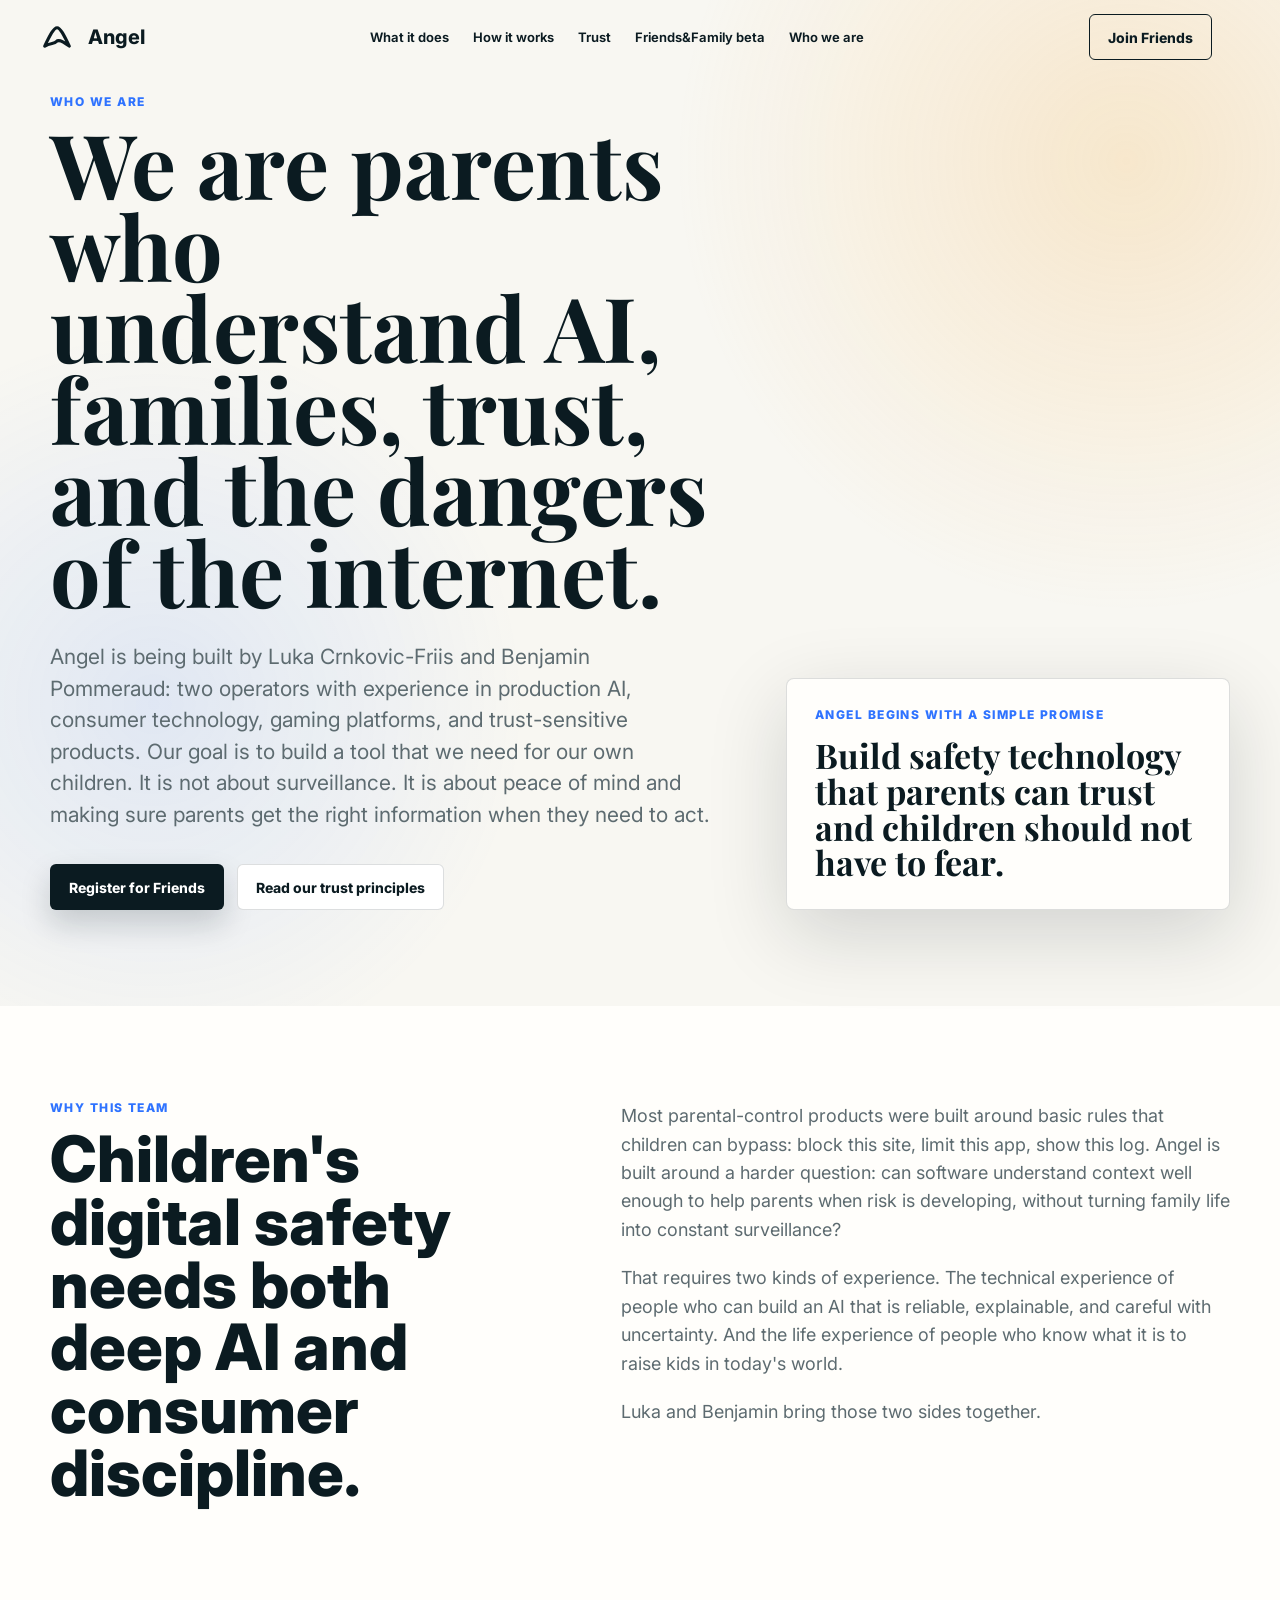
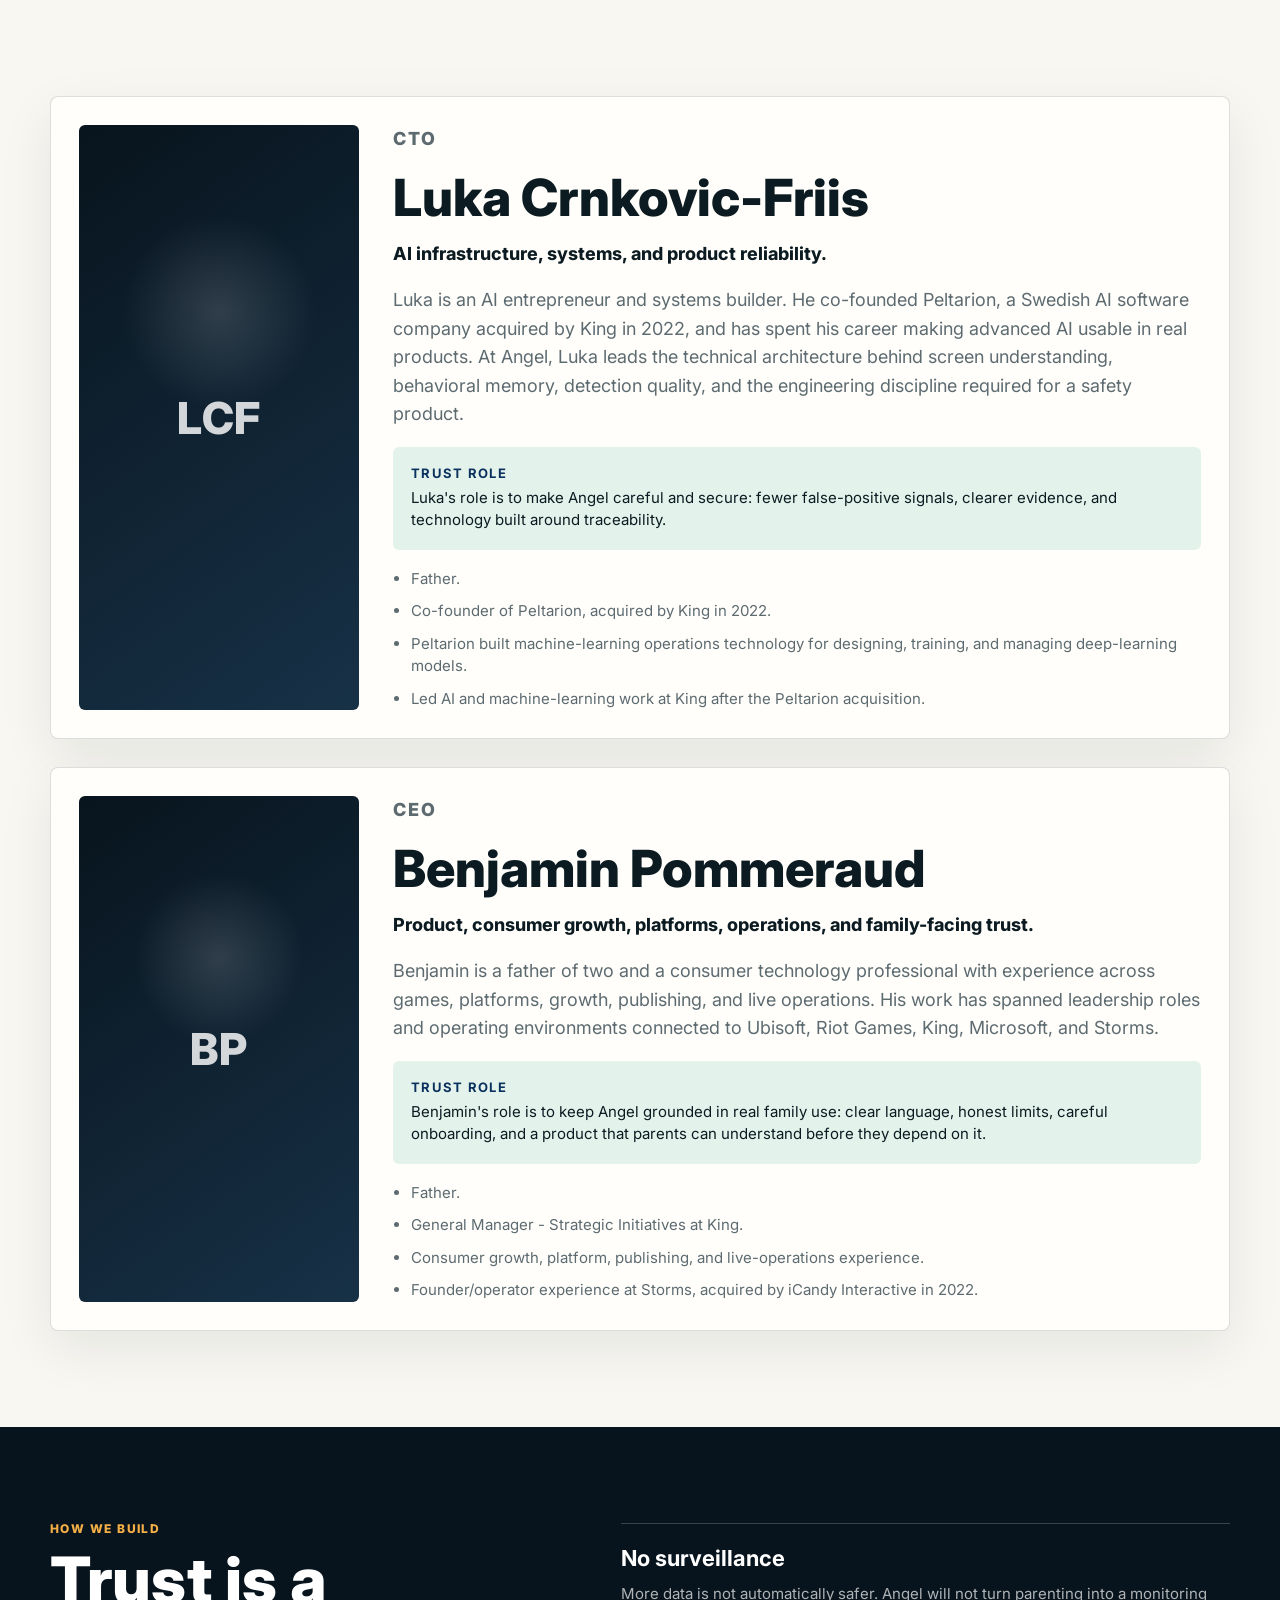
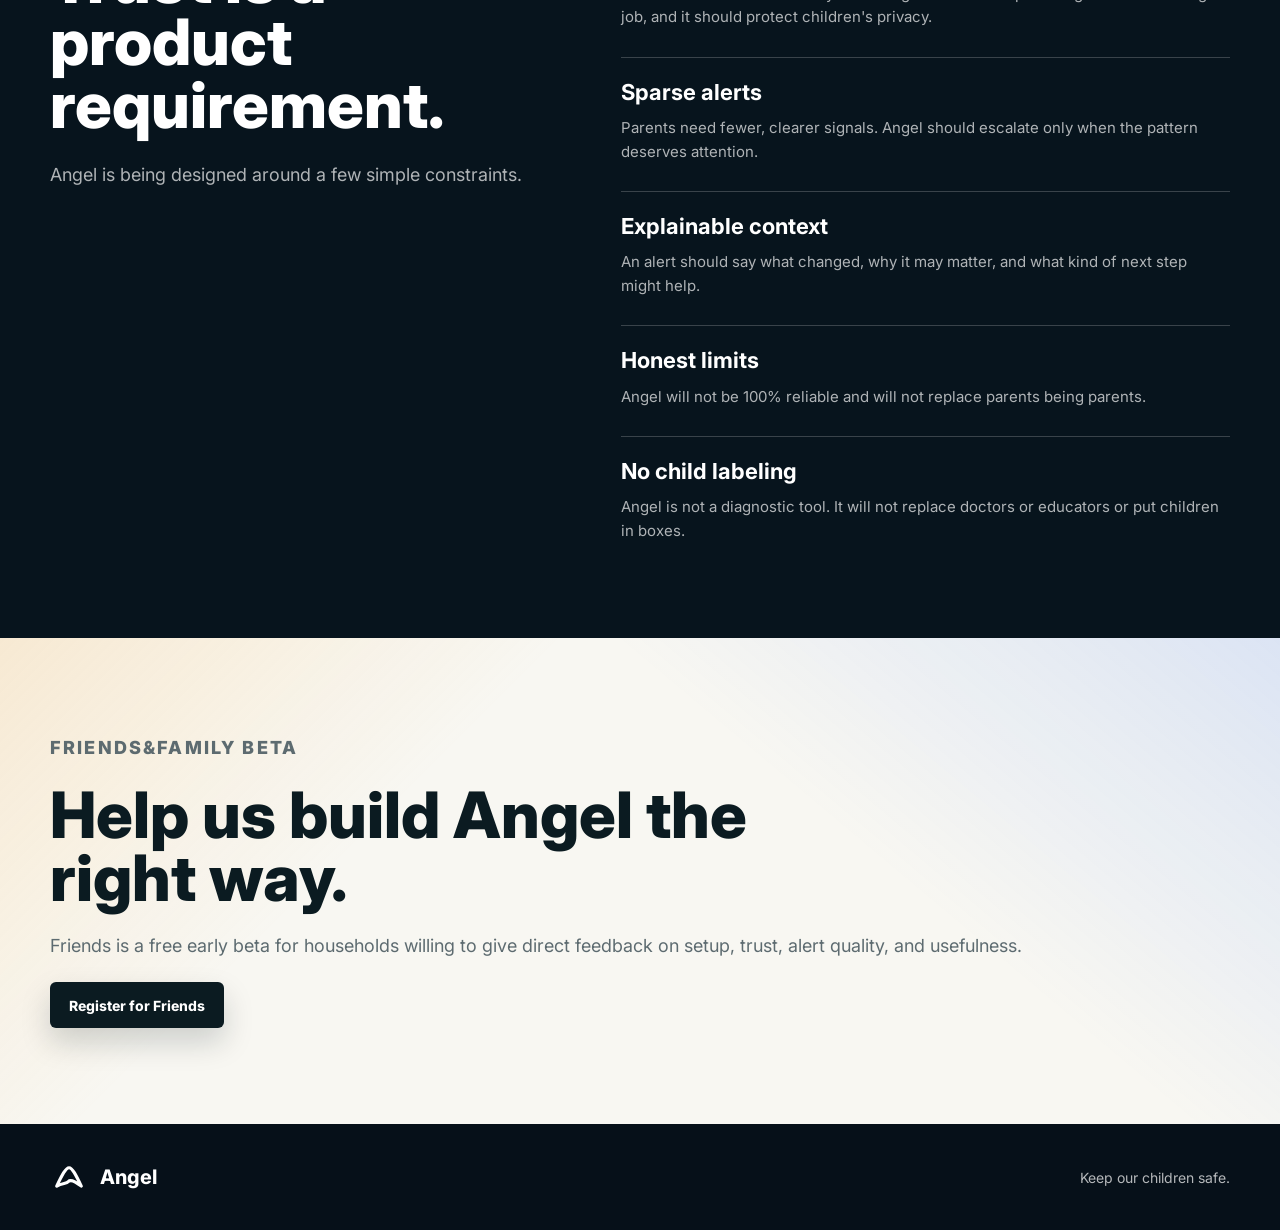
==== founders.html @ 1dec0d1b "Update Angel Friends beta website" ====
<!doctype html>
<html lang="en">
<head>
  <meta charset="utf-8">
  <meta name="viewport" content="width=device-width, initial-scale=1">
  <title>Founders | Angel</title>
  <meta name="description" content="Meet the founders building Angel, an AI guardian for kids' digital life: Luka Crnkovic-Friis and Benjamin Pommeraud.">
  <link rel="preconnect" href="https://fonts.googleapis.com">
  <link rel="preconnect" href="https://fonts.gstatic.com" crossorigin>
  <link href="https://fonts.googleapis.com/css2?family=Inter:wght@400;500;600;700;800&family=Playfair+Display:wght@600;700&display=swap" rel="stylesheet">
  <link rel="stylesheet" href="styles.css">
</head>
<body class="subpage">
  <header class="site-header is-scrolled" data-header>
    <a class="brand" href="index.html#top" aria-label="Angel home">
      <span class="brand-mark" aria-hidden="true">
        <svg viewBox="0 0 48 48" role="img">
          <path d="M8.5 35.5C15.4 20.9 20 12.3 24.1 12.3c4.1 0 8.4 8.6 15.4 23.2-8.5-6.5-13.9-8.4-16.2-5.7-2.7 3.2-7.8 1.3-14.8 5.7Z" />
        </svg>
      </span>
      <span>Angel</span>
    </a>
    <nav class="nav-links" aria-label="Main navigation">
      <a href="index.html#what">What it does</a>
      <a href="index.html#how">How it works</a>
      <a href="index.html#trust">Trust</a>
      <a href="index.html#friends">Friends&Family beta</a>
      <a href="founders.html" aria-current="page">Who we are</a>
    </nav>
    <a class="header-action" href="index.html#register">Join Friends</a>
    <button class="menu-button" type="button" data-menu-button aria-label="Open navigation">
      <span></span>
      <span></span>
    </button>
  </header>

  <nav class="mobile-menu" data-mobile-menu aria-label="Mobile navigation">
    <a href="index.html#what">What it does</a>
    <a href="index.html#how">How it works</a>
    <a href="index.html#trust">Trust</a>
    <a href="index.html#friends">Friends&Family beta</a>
    <a href="founders.html">Who we are</a>
    <a href="index.html#register">Join Friends</a>
  </nav>

  <main>
    <section class="founders-hero" aria-labelledby="founders-title">
      <div class="section-wrap founders-hero-grid">
        <div>
          <p class="section-label">Who we are</p>
          <h1 id="founders-title">We are parents who understand AI, families, trust, and the dangers of the internet.</h1>
          <p class="founders-lead">Angel is being built by Luka Crnkovic-Friis and Benjamin Pommeraud: two operators with experience in production AI, consumer technology, gaming platforms, and trust-sensitive products. Our goal is to build a tool that we need for our own children. It is not about surveillance. It is about peace of mind and making sure parents get the right information when they need to act.</p>
          <div class="hero-actions founders-actions">
            <a class="primary-button" href="index.html#register">Register for Friends</a>
            <a class="secondary-button light" href="index.html#trust">Read our trust principles</a>
          </div>
        </div>
        <div class="founder-promise">
          <span>Angel begins with a simple promise</span>
          <strong>Build safety technology that parents can trust and children should not have to fear.</strong>
        </div>
      </div>
    </section>

    <section class="why-team-section" aria-labelledby="why-team-title">
      <div class="section-wrap split">
        <div>
          <p class="section-label">Why this team</p>
          <h2 id="why-team-title">Children's digital safety needs both deep AI and consumer discipline.</h2>
        </div>
        <div class="long-copy">
          <p>Most parental-control products were built around basic rules that children can bypass: block this site, limit this app, show this log. Angel is built around a harder question: can software understand context well enough to help parents when risk is developing, without turning family life into constant surveillance?</p>
          <p>That requires two kinds of experience. The technical experience of people who can build an AI that is reliable, explainable, and careful with uncertainty. And the life experience of people who know what it is to raise kids in today's world.</p>
          <p>Luka and Benjamin bring those two sides together.</p>
        </div>
      </div>
    </section>

    <section class="founder-cards-section" aria-label="Founder profiles">
      <div class="section-wrap founder-cards">
        <article class="founder-card">
          <div class="portrait-placeholder">LCF</div>
          <div class="founder-card-body">
            <p class="section-label">CTO</p>
            <h2>Luka Crnkovic-Friis</h2>
            <p class="role-line">AI infrastructure, systems, and product reliability.</p>
            <p>Luka is an AI entrepreneur and systems builder. He co-founded Peltarion, a Swedish AI software company acquired by King in 2022, and has spent his career making advanced AI usable in real products. At Angel, Luka leads the technical architecture behind screen understanding, behavioral memory, detection quality, and the engineering discipline required for a safety product.</p>
            <div class="trust-angle">
              <strong>Trust role</strong>
              <span>Luka's role is to make Angel careful and secure: fewer false-positive signals, clearer evidence, and technology built around traceability.</span>
            </div>
            <ul class="proof-list">
              <li>Father.</li>
              <li>Co-founder of Peltarion, acquired by King in 2022.</li>
              <li>Peltarion built machine-learning operations technology for designing, training, and managing deep-learning models.</li>
              <li>Led AI and machine-learning work at King after the Peltarion acquisition.</li>
            </ul>
          </div>
        </article>

        <article class="founder-card">
          <div class="portrait-placeholder">BP</div>
          <div class="founder-card-body">
            <p class="section-label">CEO</p>
            <h2>Benjamin Pommeraud</h2>
            <p class="role-line">Product, consumer growth, platforms, operations, and family-facing trust.</p>
            <p>Benjamin is a father of two and a consumer technology professional with experience across games, platforms, growth, publishing, and live operations. His work has spanned leadership roles and operating environments connected to Ubisoft, Riot Games, King, Microsoft, and Storms.</p>
            <div class="trust-angle">
              <strong>Trust role</strong>
              <span>Benjamin's role is to keep Angel grounded in real family use: clear language, honest limits, careful onboarding, and a product that parents can understand before they depend on it.</span>
            </div>
            <ul class="proof-list">
              <li>Father.</li>
              <li>General Manager - Strategic Initiatives at King.</li>
              <li>Consumer growth, platform, publishing, and live-operations experience.</li>
              <li>Founder/operator experience at Storms, acquired by iCandy Interactive in 2022.</li>
            </ul>
          </div>
        </article>
      </div>
    </section>

    <section class="trust-section founder-trust" aria-labelledby="build-title">
      <div class="section-wrap trust-layout">
        <div>
          <p class="section-label">How we build</p>
          <h2 id="build-title">Trust is a product requirement.</h2>
          <p class="dark-lead">Angel is being designed around a few simple constraints.</p>
        </div>
        <div class="trust-list">
          <article>
            <h3>No surveillance</h3>
            <p>More data is not automatically safer. Angel will not turn parenting into a monitoring job, and it should protect children's privacy.</p>
          </article>
          <article>
            <h3>Sparse alerts</h3>
            <p>Parents need fewer, clearer signals. Angel should escalate only when the pattern deserves attention.</p>
          </article>
          <article>
            <h3>Explainable context</h3>
            <p>An alert should say what changed, why it may matter, and what kind of next step might help.</p>
          </article>
          <article>
            <h3>Honest limits</h3>
            <p>Angel will not be 100% reliable and will not replace parents being parents.</p>
          </article>
          <article>
            <h3>No child labeling</h3>
            <p>Angel is not a diagnostic tool. It will not replace doctors or educators or put children in boxes.</p>
          </article>
        </div>
      </div>
    </section>

    <section class="register-section founders-cta" aria-labelledby="founders-cta-title">
      <div class="section-wrap founders-cta-inner">
        <p class="section-label">Friends&Family beta</p>
        <h2 id="founders-cta-title">Help us build Angel the right way.</h2>
        <p>Friends is a free early beta for households willing to give direct feedback on setup, trust, alert quality, and usefulness.</p>
        <a class="primary-button" href="index.html#register">Register for Friends</a>
      </div>
    </section>
  </main>

  <footer class="site-footer">
    <div class="footer-inner">
      <a class="brand footer-brand" href="index.html#top" aria-label="Angel home">
        <span class="brand-mark" aria-hidden="true">
          <svg viewBox="0 0 48 48" role="img">
            <path d="M8.5 35.5C15.4 20.9 20 12.3 24.1 12.3c4.1 0 8.4 8.6 15.4 23.2-8.5-6.5-13.9-8.4-16.2-5.7-2.7 3.2-7.8 1.3-14.8 5.7Z" />
          </svg>
        </span>
        <span>Angel</span>
      </a>
      <p>Keep our children safe.</p>
    </div>
  </footer>

  <script src="script.js"></script>
</body>
</html>
---- styles.css ----
:root {
  --paper: #f8f7f2;
  --paper-rgb: 248, 247, 242;
  --ink: #0b1b21;
  --ink-rgb: 11, 27, 33;
  --muted: #5d6b70;
  --blue: #2f73ff;
  --blue-deep: #0b315f;
  --amber: #f4ae46;
  --amber-soft: #ffe2aa;
  --mint: #ccecdf;
  --lilac: #dcd9ef;
  --line: rgba(11, 27, 33, 0.14);
  --white: #fffefb;
  --shadow: 0 24px 80px rgba(11, 27, 33, 0.16);
  --radius: 8px;
}

* {
  box-sizing: border-box;
}

html {
  scroll-behavior: smooth;
}

body {
  margin: 0;
  background: var(--paper);
  color: var(--ink);
  font-family: Inter, ui-sans-serif, system-ui, -apple-system, BlinkMacSystemFont, "Segoe UI", sans-serif;
  letter-spacing: 0;
}

body.menu-open {
  overflow: hidden;
}

a {
  color: inherit;
}

.site-header {
  position: fixed;
  inset: 0 0 auto;
  z-index: 20;
  height: 74px;
  display: grid;
  grid-template-columns: auto 1fr auto auto;
  align-items: center;
  gap: 30px;
  padding: 0 38px;
  color: white;
  transition: background 220ms ease, color 220ms ease, border-color 220ms ease;
}

.site-header.is-scrolled,
.site-header.menu-active {
  background: rgba(var(--paper-rgb), 0.92);
  color: var(--ink);
  border-bottom: 1px solid var(--line);
  backdrop-filter: blur(18px);
}

.brand {
  display: inline-flex;
  align-items: center;
  gap: 12px;
  text-decoration: none;
  font-weight: 760;
  font-size: 20px;
}

.brand-mark {
  width: 38px;
  height: 38px;
  display: inline-grid;
  place-items: center;
}

.brand-mark svg {
  width: 100%;
  height: 100%;
  fill: none;
  stroke: currentColor;
  stroke-width: 4;
  stroke-linecap: round;
  stroke-linejoin: round;
}

.nav-links {
  display: flex;
  justify-content: center;
  gap: 24px;
  font-size: 13px;
  font-weight: 650;
}

.nav-links a,
.mobile-menu a {
  text-decoration: none;
}

.header-action,
.primary-button,
.secondary-button {
  min-height: 46px;
  display: inline-flex;
  align-items: center;
  justify-content: center;
  border-radius: 6px;
  padding: 0 18px;
  text-decoration: none;
  font-size: 14px;
  font-weight: 760;
  border: 1px solid transparent;
}

.header-action {
  border-color: currentColor;
}

.primary-button {
  background: var(--ink);
  color: white;
  box-shadow: 0 14px 30px rgba(var(--ink-rgb), 0.18);
}

.secondary-button {
  color: var(--ink);
  background: rgba(255, 255, 255, 0.78);
  border-color: rgba(255, 255, 255, 0.56);
}

.menu-button {
  display: none;
  width: 44px;
  height: 44px;
  border: 1px solid currentColor;
  border-radius: 6px;
  background: transparent;
  color: inherit;
  padding: 13px 11px;
}

.menu-button span {
  display: block;
  height: 2px;
  background: currentColor;
  margin-bottom: 8px;
}

.menu-button span:last-child {
  margin-bottom: 0;
}

.mobile-menu {
  position: fixed;
  inset: 74px 0 auto;
  z-index: 19;
  display: none;
  background: rgba(var(--paper-rgb), 0.97);
  border-bottom: 1px solid var(--line);
  padding: 18px 24px 26px;
  backdrop-filter: blur(18px);
}

.mobile-menu a {
  display: block;
  padding: 16px 0;
  font-size: 18px;
  font-weight: 720;
  border-bottom: 1px solid var(--line);
}

.hero {
  min-height: 100vh;
  position: relative;
  overflow: hidden;
  color: white;
  background: #061019;
}

.hero-image {
  position: absolute;
  top: 0;
  right: 0;
  bottom: 0;
  left: 35%;
  background-image: url("assets/campaign-calendar-signals.png");
  background-position: 64% center;
  background-size: cover;
  transform: scale(1.01);
}

.hero-scrim {
  position: absolute;
  inset: 0;
  background:
    linear-gradient(90deg, rgba(4, 13, 21, 1) 0%, rgba(4, 13, 21, 0.98) 30%, rgba(4, 13, 21, 0.72) 48%, rgba(4, 13, 21, 0.18) 76%, rgba(4, 13, 21, 0.08) 100%),
    linear-gradient(180deg, rgba(4, 13, 21, 0.46) 0%, rgba(4, 13, 21, 0) 46%, rgba(4, 13, 21, 0.35) 100%);
}

.hero-inner {
  position: relative;
  z-index: 1;
  min-height: 100vh;
  display: grid;
  grid-template-columns: minmax(0, 0.9fr) minmax(330px, 420px);
  align-items: end;
  gap: 56px;
  max-width: 1320px;
  margin: 0 auto;
  padding: 142px 42px 58px;
}

.hero-copy {
  padding-bottom: 30px;
}

h1,
h2 {
  margin: 0;
  letter-spacing: 0;
}

h1 {
  max-width: 760px;
  font-family: "Playfair Display", Georgia, serif;
  font-size: clamp(58px, 8vw, 116px);
  line-height: 0.91;
  font-weight: 700;
}

.hero-lead {
  max-width: 640px;
  margin: 26px 0 0;
  color: rgba(255, 255, 255, 0.84);
  font-size: clamp(18px, 2vw, 23px);
  line-height: 1.42;
  font-weight: 450;
}

.hero-actions {
  display: flex;
  flex-wrap: wrap;
  gap: 13px;
  margin-top: 34px;
}

.availability {
  max-width: 560px;
  margin: 22px 0 0;
  color: rgba(255, 255, 255, 0.68);
  font-size: 14px;
  line-height: 1.5;
}

.beta-panel {
  background: rgba(7, 18, 26, 0.72);
  border: 1px solid rgba(255, 255, 255, 0.16);
  border-radius: var(--radius);
  padding: 24px;
  box-shadow: 0 30px 90px rgba(0, 0, 0, 0.28);
  backdrop-filter: blur(20px);
}

.panel-top {
  display: flex;
  align-items: center;
  gap: 10px;
  color: rgba(255, 255, 255, 0.74);
  font-size: 13px;
  font-weight: 720;
}

.pulse {
  width: 10px;
  height: 10px;
  border-radius: 50%;
  background: var(--amber);
  box-shadow: 0 0 0 8px rgba(244, 174, 70, 0.16);
}

.panel-title {
  margin: 22px 0;
  color: white;
  font-size: 24px;
  line-height: 1.17;
  font-weight: 760;
}

.panel-rows {
  display: grid;
  gap: 16px;
}

.panel-rows div {
  border-top: 1px solid rgba(255, 255, 255, 0.14);
  padding-top: 15px;
}

.panel-rows strong,
.panel-rows span {
  display: block;
}

.panel-rows strong {
  margin-bottom: 5px;
  font-size: 14px;
}

.panel-rows span {
  color: rgba(255, 255, 255, 0.68);
  font-size: 13px;
  line-height: 1.42;
}

section:not(.hero) {
  padding: 96px 40px;
}

.section-wrap {
  width: min(1180px, 100%);
  margin: 0 auto;
}

.split,
.dashboard-layout,
.trust-layout,
.friends-grid,
.register-layout {
  display: grid;
  grid-template-columns: minmax(0, 0.9fr) minmax(0, 1.1fr);
  gap: 72px;
  align-items: start;
}

.section-label {
  margin: 0 0 14px;
  color: var(--blue);
  font-size: 12px;
  line-height: 1;
  font-weight: 820;
  text-transform: uppercase;
  letter-spacing: 0.12em;
}

h2 {
  max-width: 760px;
  font-size: clamp(38px, 5vw, 70px);
  line-height: 0.98;
  font-weight: 820;
}

.section-lead,
.dashboard-copy p,
.register-copy p {
  margin: 0;
  color: var(--muted);
  font-size: 19px;
  line-height: 1.55;
}

.signal-grid {
  margin-top: 72px;
  display: grid;
  grid-template-columns: repeat(3, 1fr);
  gap: 0;
  border-top: 1px solid var(--line);
  border-bottom: 1px solid var(--line);
}

.signal-grid article {
  min-height: 300px;
  padding: 34px 34px 40px;
  border-right: 1px solid var(--line);
}

.signal-grid article:last-child {
  border-right: 0;
}

.icon-ring {
  width: 42px;
  height: 42px;
  display: block;
  border-radius: 50%;
  margin-bottom: 64px;
  border: 2px solid currentColor;
}

.icon-ring.blue {
  color: var(--blue);
  box-shadow: inset 0 0 0 10px rgba(47, 115, 255, 0.08);
}

.icon-ring.amber {
  color: var(--amber);
  box-shadow: inset 0 0 0 10px rgba(244, 174, 70, 0.15);
}

.icon-ring.mint {
  color: #37a578;
  box-shadow: inset 0 0 0 10px rgba(55, 165, 120, 0.13);
}

h3 {
  margin: 0 0 12px;
  font-size: 22px;
  line-height: 1.12;
}

.signal-grid p,
.timeline p,
.trust-list p,
.friends-points span,
.evidence-list p {
  margin: 0;
  color: var(--muted);
  font-size: 15px;
  line-height: 1.55;
}

.product-story {
  background: var(--white);
}

.story-header {
  max-width: 900px;
}

.timeline {
  margin-top: 66px;
  border-top: 1px solid var(--line);
}

.timeline-item {
  display: grid;
  grid-template-columns: 120px 1fr;
  gap: 34px;
  padding: 32px 0;
  border-bottom: 1px solid var(--line);
}

.timeline-item > span {
  color: var(--amber);
  font-size: 17px;
  font-weight: 820;
}

.timeline-item h3 {
  max-width: 580px;
  font-size: 30px;
}

.timeline-item p {
  max-width: 680px;
  font-size: 17px;
}

.dashboard-section {
  background:
    radial-gradient(circle at 86% 12%, rgba(207, 236, 223, 0.72), transparent 32%),
    var(--paper);
}

.dashboard-layout-wide {
  grid-template-columns: minmax(280px, 0.72fr) minmax(640px, 1.28fr);
  align-items: center;
}

.dashboard-copy {
  padding-top: 18px;
}

.dashboard-copy p {
  margin-top: 26px;
}

.dashboard-card {
  background: var(--white);
  border: 1px solid var(--line);
  border-radius: var(--radius);
  box-shadow: var(--shadow);
  overflow: hidden;
}

.card-header {
  min-height: 60px;
  display: flex;
  justify-content: space-between;
  align-items: center;
  padding: 0 22px;
  border-bottom: 1px solid var(--line);
  font-size: 13px;
  color: var(--muted);
  font-weight: 720;
}

.status-line {
  display: grid;
  grid-template-columns: 1fr auto;
  gap: 20px;
  align-items: start;
  padding: 28px 22px;
  border-bottom: 1px solid var(--line);
}

.status-line strong {
  display: block;
  margin-bottom: 8px;
  font-size: 26px;
  line-height: 1.1;
}

.status-line p {
  margin: 0;
  color: var(--muted);
  line-height: 1.5;
}

.status-dot {
  width: 64px;
  height: 64px;
  border-radius: 50%;
  background: radial-gradient(circle, var(--blue) 0 16%, rgba(47, 115, 255, 0.16) 18% 52%, transparent 54%);
  border: 1px solid rgba(47, 115, 255, 0.24);
}

.evidence-list {
  display: grid;
}

.evidence-list div {
  display: grid;
  grid-template-columns: 130px 1fr;
  gap: 20px;
  padding: 22px;
  border-bottom: 1px solid var(--line);
}

.evidence-list div:last-child {
  border-bottom: 0;
}

.evidence-list span {
  color: var(--blue-deep);
  font-size: 13px;
  font-weight: 820;
}

.analytics-dashboard {
  background: #07141d;
  color: white;
  border: 1px solid rgba(255, 255, 255, 0.14);
  border-radius: var(--radius);
  box-shadow: 0 28px 90px rgba(11, 27, 33, 0.24);
  overflow: hidden;
}

.analytics-topbar {
  min-height: 72px;
  display: flex;
  justify-content: space-between;
  align-items: center;
  gap: 18px;
  padding: 18px 20px;
  background: rgba(255, 255, 255, 0.045);
  border-bottom: 1px solid rgba(255, 255, 255, 0.12);
}

.analytics-topbar strong,
.analytics-topbar span {
  display: block;
}

.dashboard-kicker {
  margin-bottom: 5px;
  color: rgba(255, 255, 255, 0.55);
  font-size: 11px;
  font-weight: 820;
  letter-spacing: 0.12em;
  text-transform: uppercase;
}

.risk-pill {
  flex: 0 0 auto;
  border: 1px solid rgba(244, 174, 70, 0.38);
  border-radius: 999px;
  padding: 8px 10px;
  color: var(--amber-soft);
  background: rgba(244, 174, 70, 0.1);
  font-size: 12px;
  font-weight: 760;
}

.dashboard-metrics {
  display: grid;
  grid-template-columns: repeat(4, 1fr);
  border-bottom: 1px solid rgba(255, 255, 255, 0.12);
}

.dashboard-metrics div {
  min-height: 124px;
  display: grid;
  align-content: center;
  gap: 7px;
  padding: 18px;
  border-right: 1px solid rgba(255, 255, 255, 0.12);
}

.dashboard-metrics div:last-child {
  border-right: 0;
}

.dashboard-metrics span,
.dashboard-metrics small,
.chart-header span,
.chart-header small,
.score-panel span,
.evidence-matrix span {
  color: rgba(255, 255, 255, 0.58);
  font-size: 12px;
  line-height: 1.35;
  font-weight: 720;
}

.dashboard-metrics strong {
  font-size: clamp(28px, 4vw, 42px);
  line-height: 0.95;
}

.dashboard-metrics small {
  font-weight: 550;
}

.dashboard-main-grid {
  display: grid;
  grid-template-columns: minmax(0, 1fr) 210px;
  border-bottom: 1px solid rgba(255, 255, 255, 0.12);
}

.chart-panel,
.score-panel {
  padding: 20px;
}

.chart-panel {
  border-right: 1px solid rgba(255, 255, 255, 0.12);
}

.chart-header {
  display: flex;
  justify-content: space-between;
  gap: 16px;
  margin-bottom: 12px;
}

.chart-header strong {
  display: block;
  margin-top: 5px;
  font-size: 18px;
  line-height: 1.2;
}

.line-chart {
  width: 100%;
  height: auto;
  display: block;
}

.grid-line {
  fill: none;
  stroke: rgba(255, 255, 255, 0.08);
  stroke-width: 1;
}

.axis-line {
  fill: none;
  stroke: rgba(255, 255, 255, 0.18);
  stroke-width: 1.5;
}

.baseline-line,
.risk-line {
  fill: none;
  stroke-linecap: round;
  stroke-linejoin: round;
  stroke-width: 5;
}

.baseline-line {
  stroke: rgba(204, 236, 223, 0.64);
}

.risk-line {
  stroke: var(--amber);
}

.chart-point {
  fill: var(--amber);
  stroke: #07141d;
  stroke-width: 3;
}

.chart-point.hot {
  fill: #ff725c;
}

.line-chart text {
  fill: rgba(255, 255, 255, 0.4);
  font: 700 12px Inter, sans-serif;
}

.chart-legend {
  display: flex;
  flex-wrap: wrap;
  gap: 14px;
  color: rgba(255, 255, 255, 0.62);
  font-size: 12px;
  font-weight: 650;
}

.chart-legend span {
  display: inline-flex;
  align-items: center;
  gap: 7px;
}

.chart-legend i {
  width: 18px;
  height: 3px;
  border-radius: 999px;
  display: inline-block;
}

.legend-risk {
  background: var(--amber);
}

.legend-base {
  background: rgba(204, 236, 223, 0.64);
}

.score-panel {
  display: grid;
  align-content: start;
  gap: 14px;
}

.score-panel strong {
  font-size: 28px;
  line-height: 1;
}

.score-ring {
  width: 142px;
  height: 142px;
  display: grid;
  place-items: center;
  border-radius: 50%;
  background:
    radial-gradient(circle, #07141d 0 54%, transparent 55%),
    conic-gradient(var(--amber) 0 74%, rgba(255, 255, 255, 0.12) 74% 100%);
}

.score-ring span {
  color: white;
  font-size: 42px;
  font-weight: 820;
}

.score-panel p {
  margin: 0;
  color: rgba(255, 255, 255, 0.58);
  font-size: 12px;
  line-height: 1.5;
}

.evidence-matrix {
  display: grid;
  grid-template-columns: repeat(4, 1fr);
}

.evidence-matrix div {
  min-height: 132px;
  padding: 18px;
  border-right: 1px solid rgba(255, 255, 255, 0.12);
}

.evidence-matrix div:last-child {
  border-right: 0;
}

.evidence-matrix p {
  margin: 8px 0 0;
  color: rgba(255, 255, 255, 0.75);
  font-size: 13px;
  line-height: 1.45;
}

.trust-section {
  background: #07141d;
  color: white;
}

.trust-section .section-label {
  color: var(--amber);
}

.trust-list {
  display: grid;
  grid-template-columns: repeat(2, 1fr);
  gap: 28px;
}

.trust-list article {
  border-top: 1px solid rgba(255, 255, 255, 0.2);
  padding-top: 22px;
}

.trust-list p {
  color: rgba(255, 255, 255, 0.68);
}

.friends-section {
  background: var(--white);
}

.friends-points {
  display: grid;
  gap: 0;
  border-top: 1px solid var(--line);
}

.friends-points div {
  display: grid;
  grid-template-columns: 160px 1fr;
  gap: 22px;
  padding: 22px 0;
  border-bottom: 1px solid var(--line);
}

.friends-points strong {
  font-size: 15px;
}

.register-section {
  background:
    linear-gradient(135deg, rgba(244, 174, 70, 0.18), transparent 32%),
    linear-gradient(220deg, rgba(47, 115, 255, 0.14), transparent 36%),
    var(--paper);
}

.register-copy p {
  margin-top: 24px;
}

.signup-form {
  display: grid;
  gap: 16px;
  background: var(--white);
  border: 1px solid var(--line);
  border-radius: var(--radius);
  padding: 24px;
  box-shadow: var(--shadow);
}

label {
  display: grid;
  gap: 8px;
  font-size: 13px;
  font-weight: 760;
}

input,
select,
textarea {
  width: 100%;
  border: 1px solid rgba(11, 27, 33, 0.2);
  border-radius: 6px;
  background: white;
  color: var(--ink);
  font: inherit;
  font-size: 15px;
  line-height: 1.3;
  padding: 13px 14px;
  outline: none;
}

input:focus,
select:focus,
textarea:focus {
  border-color: var(--blue);
  box-shadow: 0 0 0 4px rgba(47, 115, 255, 0.12);
}

textarea {
  resize: vertical;
}

.device-fieldset {
  display: grid;
  gap: 10px;
  margin: 0;
  padding: 15px;
  border: 1px solid rgba(11, 27, 33, 0.2);
  border-radius: 6px;
}

.device-fieldset legend {
  padding: 0 6px;
  color: var(--ink);
  font-size: 13px;
  font-weight: 760;
}

.device-fieldset label {
  display: flex;
  align-items: center;
  gap: 10px;
  font-size: 14px;
  font-weight: 620;
}

.device-fieldset input {
  width: 18px;
  height: 18px;
  padding: 0;
  accent-color: var(--blue);
}

.form-button {
  width: 100%;
  border: 0;
  cursor: pointer;
}

.form-note {
  margin: 0;
  color: var(--muted);
  font-size: 12px;
  line-height: 1.5;
}

.form-success {
  display: grid;
  gap: 4px;
  padding: 16px;
  border-radius: 6px;
  background: rgba(207, 236, 223, 0.72);
  color: var(--ink);
  font-size: 14px;
}

.form-success[hidden] {
  display: none;
}

.form-success span {
  color: var(--muted);
}

.site-footer {
  background: #061019;
  color: white;
  padding: 34px 40px;
}

.footer-inner {
  width: min(1180px, 100%);
  margin: 0 auto;
  display: flex;
  align-items: center;
  justify-content: space-between;
  gap: 24px;
}

.footer-inner p {
  margin: 0;
  color: rgba(255, 255, 255, 0.7);
  font-size: 14px;
}

.subpage {
  background: var(--white);
}

.subpage .site-header {
  color: var(--ink);
}

.founders-hero {
  padding: 150px 40px 96px;
  background:
    radial-gradient(circle at 88% 16%, rgba(244, 174, 70, 0.22), transparent 32%),
    radial-gradient(circle at 12% 70%, rgba(47, 115, 255, 0.12), transparent 28%),
    var(--paper);
}

.founders-hero-grid {
  display: grid;
  grid-template-columns: minmax(0, 1.2fr) minmax(300px, 0.8fr);
  gap: 70px;
  align-items: end;
}

.founders-hero h1 {
  max-width: 880px;
  color: var(--ink);
  font-size: clamp(52px, 7vw, 96px);
}

.founders-lead {
  max-width: 820px;
  margin: 30px 0 0;
  color: var(--muted);
  font-size: 21px;
  line-height: 1.5;
}

.founders-actions .secondary-button.light {
  color: var(--ink);
  background: white;
  border-color: var(--line);
}

.founder-promise {
  display: grid;
  gap: 16px;
  padding: 28px;
  border: 1px solid var(--line);
  border-radius: var(--radius);
  background: var(--white);
  box-shadow: var(--shadow);
}

.founder-promise span {
  color: var(--blue);
  font-size: 12px;
  font-weight: 820;
  letter-spacing: 0.12em;
  text-transform: uppercase;
}

.founder-promise strong {
  font-family: "Playfair Display", Georgia, serif;
  font-size: 34px;
  line-height: 1.05;
}

.why-team-section {
  background: var(--white);
}

.long-copy {
  display: grid;
  gap: 20px;
}

.long-copy p,
.founder-card-body p,
.founders-cta-inner p {
  margin: 0;
  color: var(--muted);
  font-size: 18px;
  line-height: 1.58;
}

.founder-cards-section {
  background: var(--paper);
}

.founder-cards {
  display: grid;
  gap: 28px;
}

.founder-card {
  display: grid;
  grid-template-columns: 280px 1fr;
  gap: 34px;
  padding: 28px;
  border: 1px solid var(--line);
  border-radius: var(--radius);
  background: var(--white);
  box-shadow: 0 18px 54px rgba(11, 27, 33, 0.08);
}

.portrait-placeholder {
  min-height: 320px;
  display: grid;
  place-items: center;
  border-radius: 6px;
  background:
    radial-gradient(circle at 50% 32%, rgba(255, 255, 255, 0.14), transparent 23%),
    linear-gradient(145deg, #08141d, #173147);
  color: rgba(255, 255, 255, 0.82);
  font-size: 44px;
  font-weight: 820;
  letter-spacing: 0.02em;
}

.founder-card-body {
  display: grid;
  align-content: start;
  gap: 18px;
}

.founder-card-body h2 {
  font-size: clamp(38px, 4vw, 58px);
}

.role-line {
  color: var(--ink) !important;
  font-weight: 760;
}

.trust-angle {
  display: grid;
  gap: 6px;
  padding: 18px;
  border-radius: 6px;
  background: rgba(204, 236, 223, 0.55);
}

.trust-angle strong {
  color: var(--blue-deep);
  font-size: 13px;
  text-transform: uppercase;
  letter-spacing: 0.1em;
}

.trust-angle span {
  color: var(--ink);
  font-size: 15px;
  line-height: 1.5;
}

.proof-list {
  display: grid;
  gap: 10px;
  margin: 0;
  padding-left: 18px;
  color: var(--muted);
  font-size: 15px;
  line-height: 1.5;
}

.founder-trust .trust-list {
  grid-template-columns: 1fr;
}

.dark-lead {
  max-width: 520px;
  margin: 24px 0 0;
  color: rgba(255, 255, 255, 0.68);
  font-size: 18px;
  line-height: 1.5;
}

.founders-cta-inner {
  display: grid;
  justify-items: start;
  gap: 22px;
}

@media (max-width: 980px) {
  .site-header {
    grid-template-columns: auto 1fr auto;
    padding: 0 22px;
  }

  .nav-links,
  .header-action {
    display: none;
  }

  .menu-button {
    display: block;
    justify-self: end;
  }

  .mobile-menu.is-open {
    display: block;
  }

  .hero-inner {
    grid-template-columns: 1fr;
    align-items: end;
    padding: 116px 24px 36px;
    gap: 28px;
  }

  .hero-copy {
    padding-bottom: 0;
  }

  .beta-panel {
    max-width: 560px;
  }

  .split,
  .dashboard-layout,
  .trust-layout,
  .friends-grid,
  .register-layout,
  .dashboard-layout-wide,
  .founders-hero-grid,
  .founder-card {
    grid-template-columns: 1fr;
    gap: 34px;
  }

  .dashboard-main-grid,
  .evidence-matrix {
    grid-template-columns: 1fr;
  }

  .dashboard-metrics {
    grid-template-columns: repeat(2, 1fr);
  }

  .dashboard-metrics div:nth-child(2n),
  .chart-panel,
  .evidence-matrix div {
    border-right: 0;
  }

  .dashboard-metrics div {
    border-bottom: 1px solid rgba(255, 255, 255, 0.12);
  }

  .dashboard-metrics div:nth-last-child(-n + 2) {
    border-bottom: 0;
  }

  .score-ring {
    width: 120px;
    height: 120px;
  }

  .portrait-placeholder {
    min-height: 220px;
  }

  .signal-grid {
    grid-template-columns: 1fr;
  }

  .signal-grid article {
    min-height: 0;
    border-right: 0;
    border-bottom: 1px solid var(--line);
  }

  .signal-grid article:last-child {
    border-bottom: 0;
  }

  .icon-ring {
    margin-bottom: 34px;
  }

  .trust-list {
    grid-template-columns: 1fr;
  }
}

@media (max-width: 620px) {
  .hero-scrim {
    background:
      linear-gradient(180deg, rgba(4, 13, 21, 0.92) 0%, rgba(4, 13, 21, 0.72) 44%, rgba(4, 13, 21, 0.42) 100%);
  }

  .hero-image {
    left: 0;
    background-position: 58% center;
    opacity: 0.82;
  }

  h1 {
    font-size: clamp(50px, 18vw, 78px);
  }

  .founders-hero h1 {
    font-size: clamp(44px, 14vw, 68px);
  }

  .hero-lead {
    font-size: 17px;
  }

  section:not(.hero) {
    padding: 66px 22px;
  }

  h2 {
    font-size: 36px;
  }

  .section-lead,
  .dashboard-copy p,
  .register-copy p,
  .founders-lead,
  .long-copy p,
  .founder-card-body p,
  .founders-cta-inner p {
    font-size: 17px;
  }

  .hero-actions {
    display: grid;
  }

  .primary-button,
  .secondary-button {
    width: 100%;
  }

  .timeline-item {
    grid-template-columns: 1fr;
    gap: 10px;
  }

  .timeline-item h3 {
    font-size: 24px;
  }

  .evidence-list div,
  .friends-points div {
    grid-template-columns: 1fr;
    gap: 8px;
  }

  .analytics-topbar {
    align-items: start;
    display: grid;
  }

  .dashboard-metrics {
    grid-template-columns: 1fr;
  }

  .dashboard-metrics div,
  .dashboard-metrics div:nth-last-child(-n + 2) {
    border-right: 0;
    border-bottom: 1px solid rgba(255, 255, 255, 0.12);
  }

  .dashboard-metrics div:last-child {
    border-bottom: 0;
  }

  .chart-header {
    display: grid;
  }

  .score-panel {
    justify-items: start;
  }

  .founders-hero {
    padding: 120px 22px 66px;
  }

  .founder-card {
    padding: 18px;
  }

  .founder-promise strong {
    font-size: 28px;
  }

  .footer-inner {
    display: grid;
  }
}
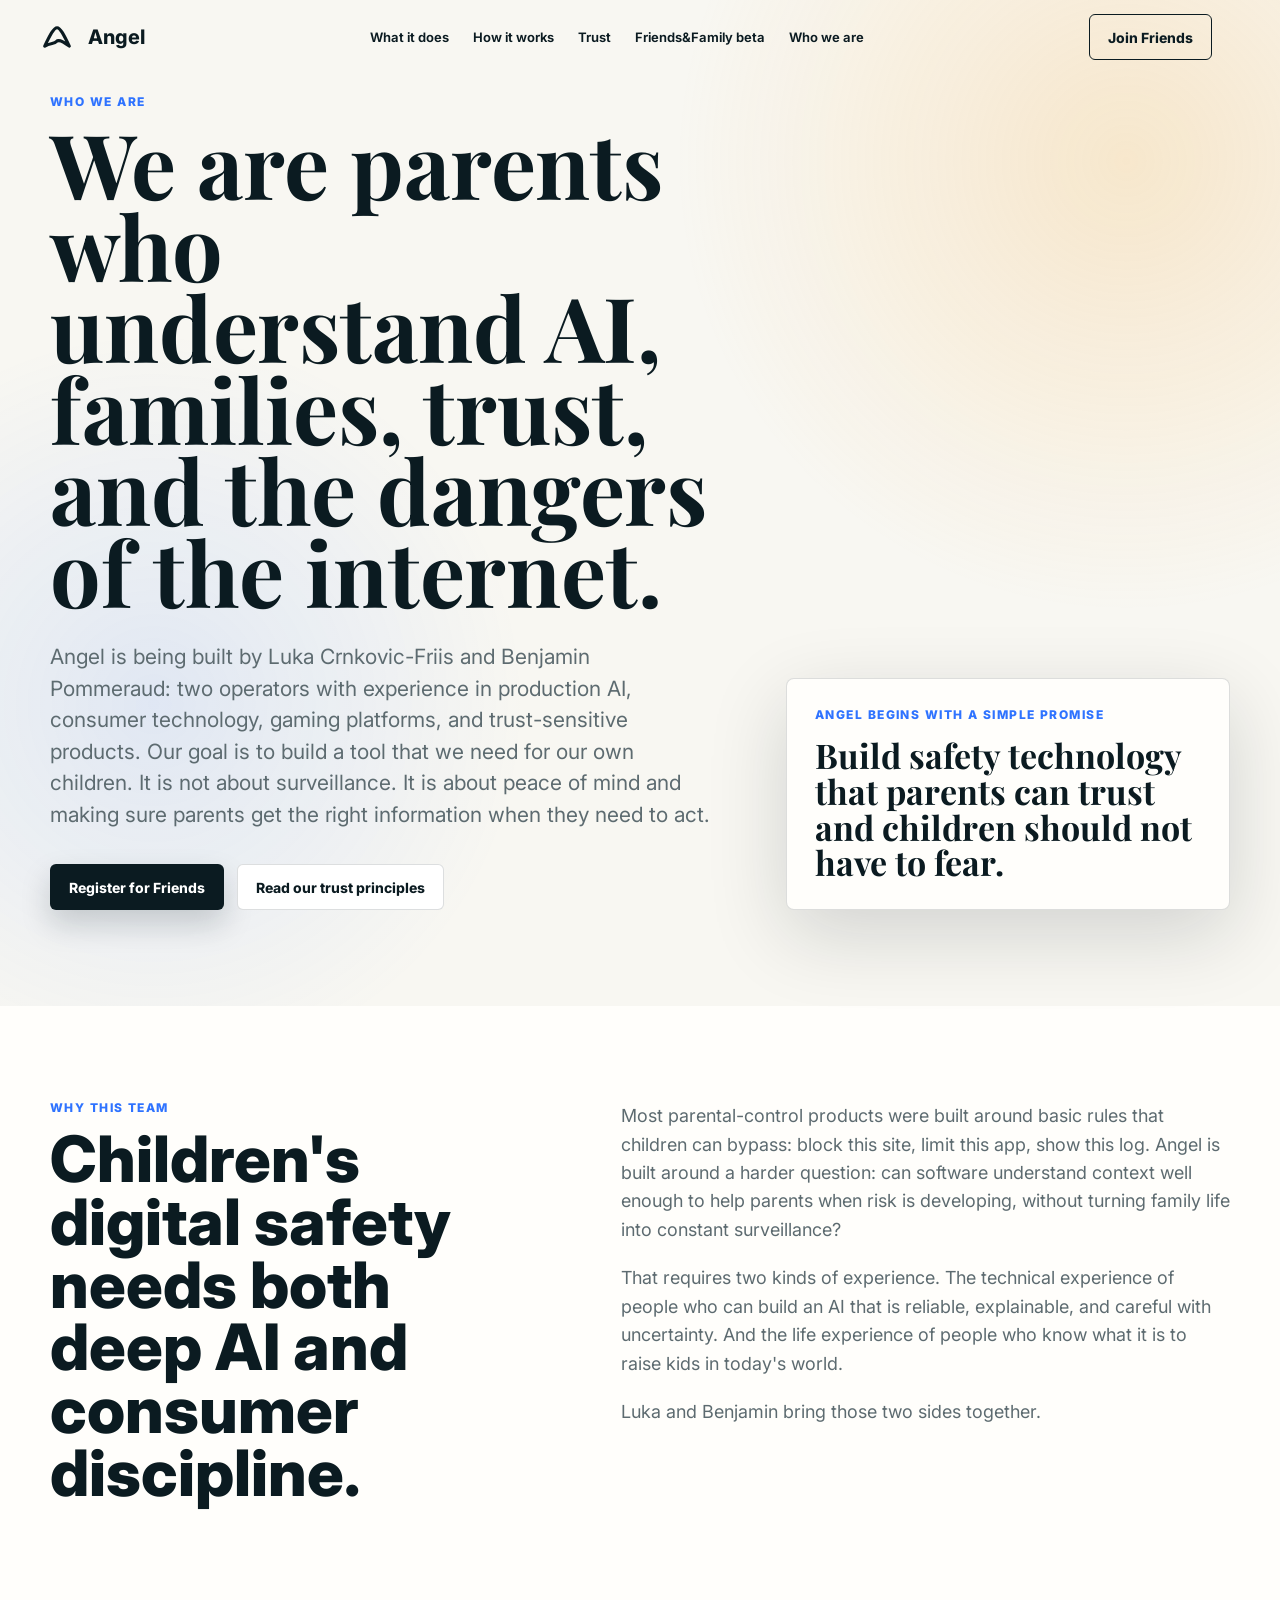
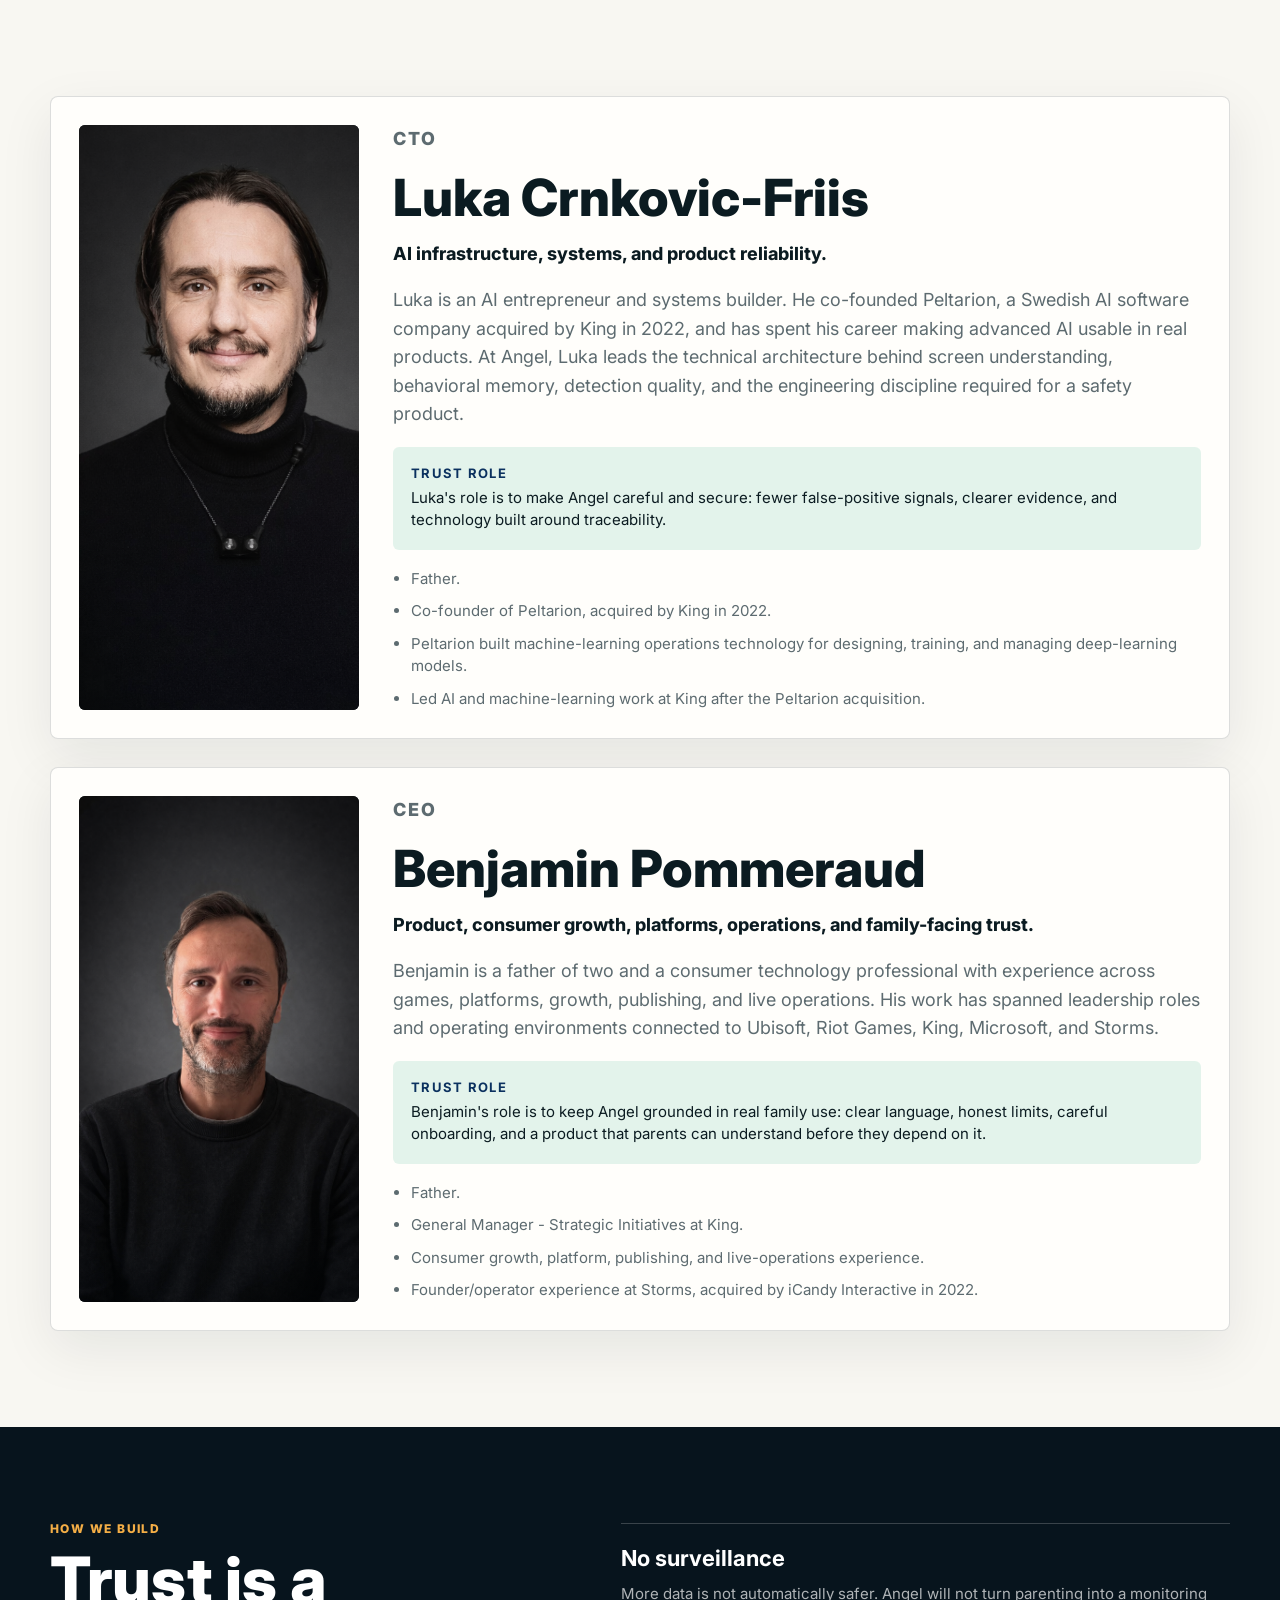
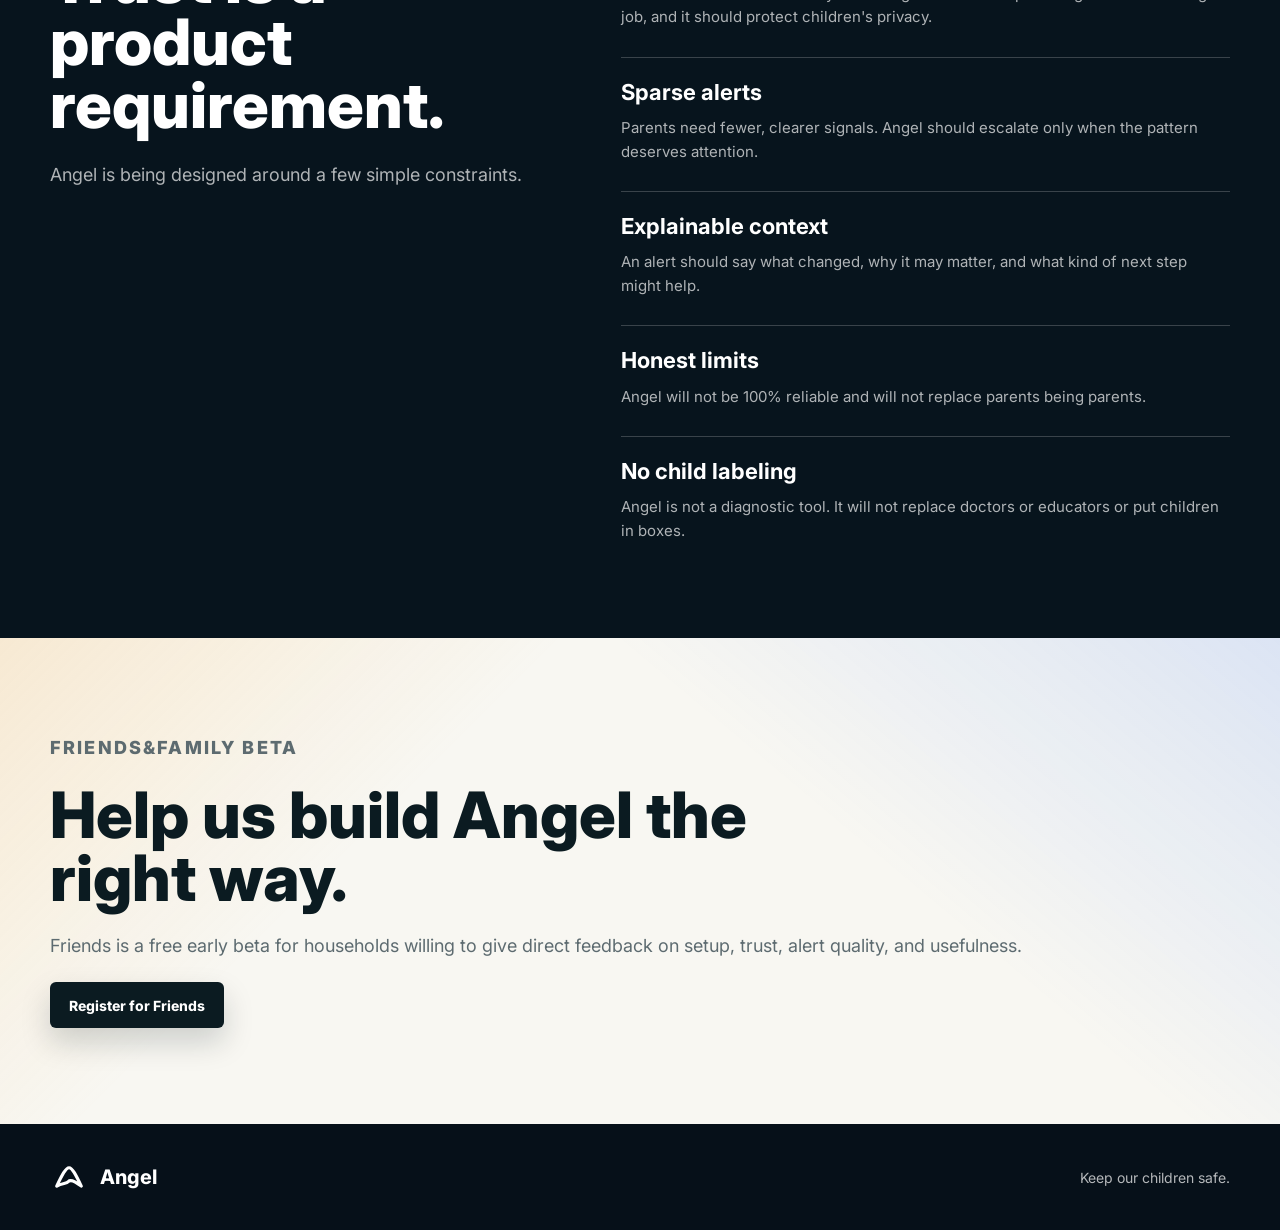
==== commit b4eb4991: "Add founder portraits" ====
--- a/founders.html
+++ b/founders.html
@@ -79,7 +79,9 @@
     <section class="founder-cards-section" aria-label="Founder profiles">
       <div class="section-wrap founder-cards">
         <article class="founder-card">
-          <div class="portrait-placeholder">LCF</div>
+          <figure class="founder-portrait">
+            <img src="assets/luka-crnkovic-friis.png" alt="Portrait of Luka Crnkovic-Friis" loading="lazy">
+          </figure>
           <div class="founder-card-body">
             <p class="section-label">CTO</p>
             <h2>Luka Crnkovic-Friis</h2>
@@ -99,7 +101,9 @@
         </article>
 
         <article class="founder-card">
-          <div class="portrait-placeholder">BP</div>
+          <figure class="founder-portrait">
+            <img src="assets/benjamin-pommeraud.png" alt="Portrait of Benjamin Pommeraud" loading="lazy">
+          </figure>
           <div class="founder-card-body">
             <p class="section-label">CEO</p>
             <h2>Benjamin Pommeraud</h2>
--- a/styles.css
+++ b/styles.css
@@ -22,6 +22,7 @@
 
 html {
   scroll-behavior: smooth;
+  scroll-padding-top: 92px;
 }
 
 body {
@@ -318,6 +319,7 @@
 
 section:not(.hero) {
   padding: 96px 40px;
+  scroll-margin-top: 92px;
 }
 
 .section-wrap {
@@ -1088,18 +1090,31 @@
   box-shadow: 0 18px 54px rgba(11, 27, 33, 0.08);
 }
 
-.portrait-placeholder {
-  min-height: 320px;
-  display: grid;
-  place-items: center;
+.founder-portrait {
+  position: relative;
+  min-height: 360px;
+  margin: 0;
+  overflow: hidden;
   border-radius: 6px;
-  background:
-    radial-gradient(circle at 50% 32%, rgba(255, 255, 255, 0.14), transparent 23%),
-    linear-gradient(145deg, #08141d, #173147);
-  color: rgba(255, 255, 255, 0.82);
-  font-size: 44px;
-  font-weight: 820;
-  letter-spacing: 0.02em;
+  background: #10191d;
+  box-shadow: inset 0 0 0 1px rgba(255, 255, 255, 0.08);
+}
+
+.founder-portrait::after {
+  content: "";
+  position: absolute;
+  inset: 0;
+  background: linear-gradient(180deg, transparent 62%, rgba(6, 16, 25, 0.18));
+  pointer-events: none;
+}
+
+.founder-portrait img {
+  width: 100%;
+  height: 100%;
+  min-height: 360px;
+  display: block;
+  object-fit: cover;
+  object-position: center 32%;
 }
 
 .founder-card-body {
@@ -1241,8 +1256,9 @@
     height: 120px;
   }
 
-  .portrait-placeholder {
-    min-height: 220px;
+  .founder-portrait,
+  .founder-portrait img {
+    min-height: 280px;
   }
 
   .signal-grid {
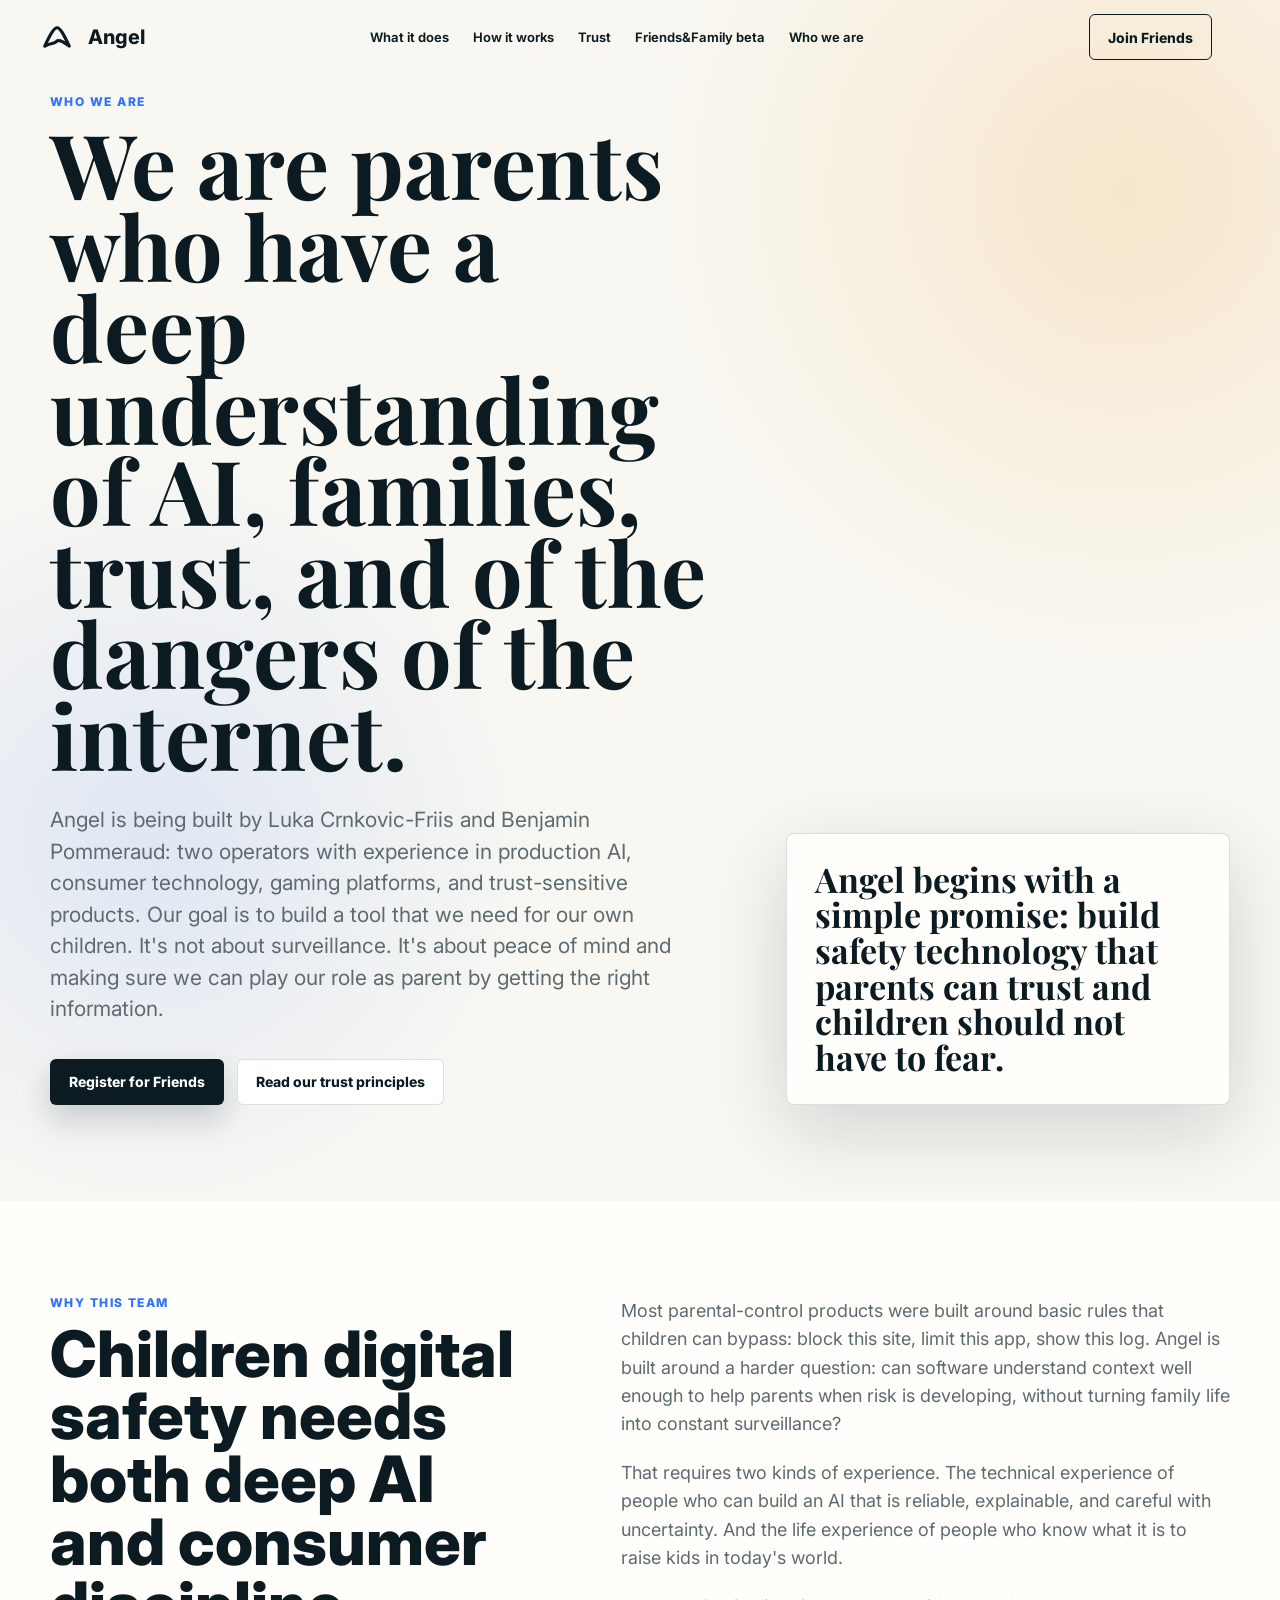
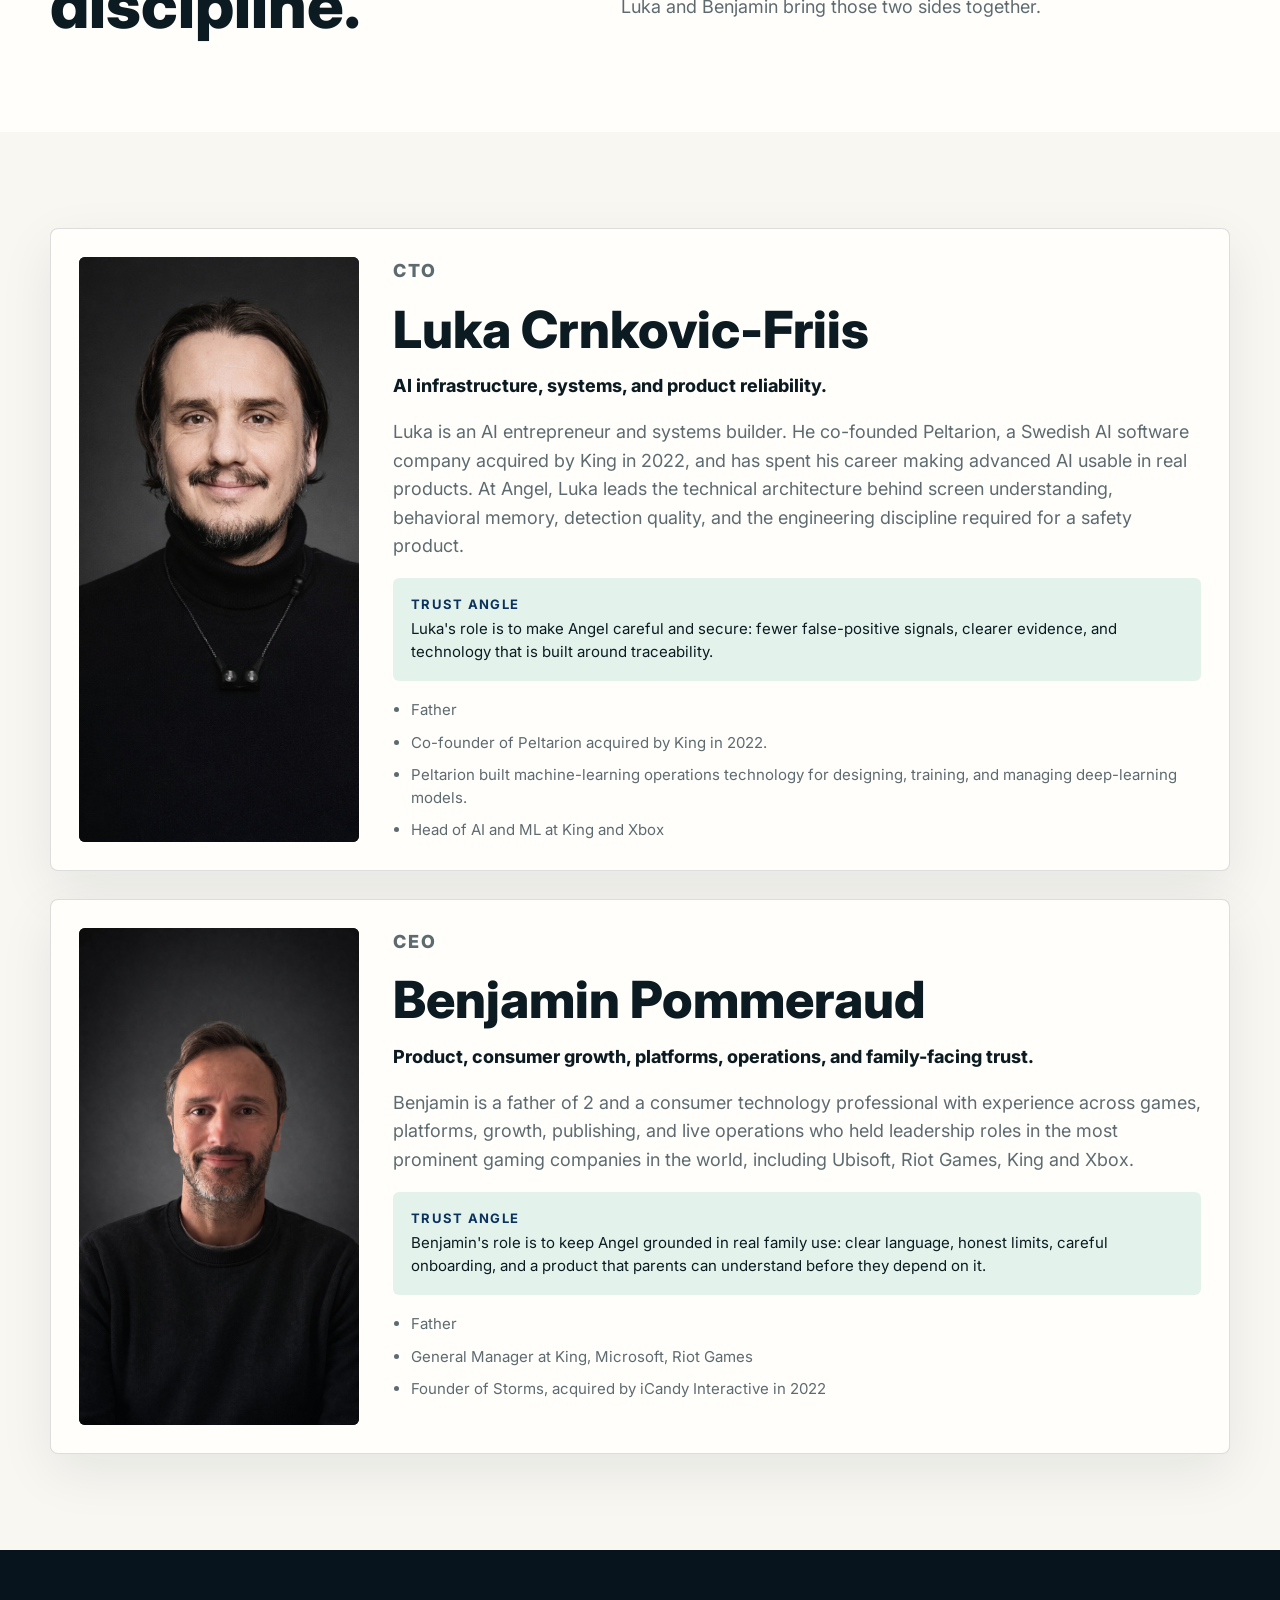
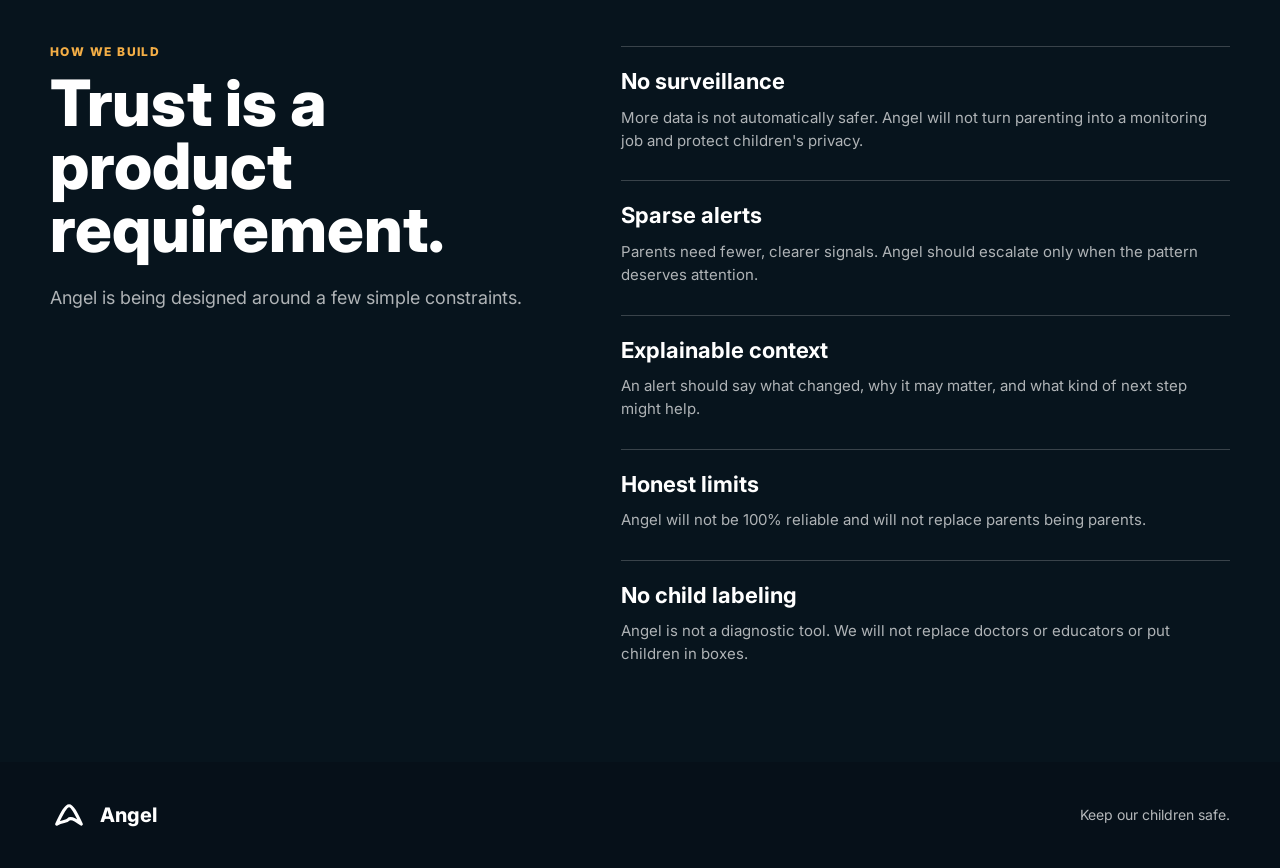
==== commit c331e87f: "Restore website copy from source document" ====
--- a/founders.html
+++ b/founders.html
@@ -40,7 +40,6 @@
     <a href="index.html#trust">Trust</a>
     <a href="index.html#friends">Friends&Family beta</a>
     <a href="founders.html">Who we are</a>
-    <a href="index.html#register">Join Friends</a>
   </nav>
 
   <main>
@@ -48,16 +47,15 @@
       <div class="section-wrap founders-hero-grid">
         <div>
           <p class="section-label">Who we are</p>
-          <h1 id="founders-title">We are parents who understand AI, families, trust, and the dangers of the internet.</h1>
-          <p class="founders-lead">Angel is being built by Luka Crnkovic-Friis and Benjamin Pommeraud: two operators with experience in production AI, consumer technology, gaming platforms, and trust-sensitive products. Our goal is to build a tool that we need for our own children. It is not about surveillance. It is about peace of mind and making sure parents get the right information when they need to act.</p>
+          <h1 id="founders-title">We are parents who have a deep understanding of AI, families, trust, and of the dangers of the internet.</h1>
+          <p class="founders-lead">Angel is being built by Luka Crnkovic-Friis and Benjamin Pommeraud: two operators with experience in production AI, consumer technology, gaming platforms, and trust-sensitive products. Our goal is to build a tool that we need for our own children. It's not about surveillance. It's about peace of mind and making sure we can play our role as parent by getting the right information.</p>
           <div class="hero-actions founders-actions">
             <a class="primary-button" href="index.html#register">Register for Friends</a>
             <a class="secondary-button light" href="index.html#trust">Read our trust principles</a>
           </div>
         </div>
         <div class="founder-promise">
-          <span>Angel begins with a simple promise</span>
-          <strong>Build safety technology that parents can trust and children should not have to fear.</strong>
+          <strong>Angel begins with a simple promise: build safety technology that parents can trust and children should not have to fear.</strong>
         </div>
       </div>
     </section>
@@ -66,7 +64,7 @@
       <div class="section-wrap split">
         <div>
           <p class="section-label">Why this team</p>
-          <h2 id="why-team-title">Children's digital safety needs both deep AI and consumer discipline.</h2>
+          <h2 id="why-team-title">Children digital safety needs both deep AI and consumer discipline.</h2>
         </div>
         <div class="long-copy">
           <p>Most parental-control products were built around basic rules that children can bypass: block this site, limit this app, show this log. Angel is built around a harder question: can software understand context well enough to help parents when risk is developing, without turning family life into constant surveillance?</p>
@@ -88,14 +86,14 @@
             <p class="role-line">AI infrastructure, systems, and product reliability.</p>
             <p>Luka is an AI entrepreneur and systems builder. He co-founded Peltarion, a Swedish AI software company acquired by King in 2022, and has spent his career making advanced AI usable in real products. At Angel, Luka leads the technical architecture behind screen understanding, behavioral memory, detection quality, and the engineering discipline required for a safety product.</p>
             <div class="trust-angle">
-              <strong>Trust role</strong>
-              <span>Luka's role is to make Angel careful and secure: fewer false-positive signals, clearer evidence, and technology built around traceability.</span>
+              <strong>Trust angle</strong>
+              <span>Luka's role is to make Angel careful and secure: fewer false-positive signals, clearer evidence, and technology that is built around traceability.</span>
             </div>
             <ul class="proof-list">
-              <li>Father.</li>
-              <li>Co-founder of Peltarion, acquired by King in 2022.</li>
+              <li>Father</li>
+              <li>Co-founder of Peltarion acquired by King in 2022.</li>
               <li>Peltarion built machine-learning operations technology for designing, training, and managing deep-learning models.</li>
-              <li>Led AI and machine-learning work at King after the Peltarion acquisition.</li>
+              <li>Head of AI and ML at King and Xbox</li>
             </ul>
           </div>
         </article>
@@ -108,16 +106,15 @@
             <p class="section-label">CEO</p>
             <h2>Benjamin Pommeraud</h2>
             <p class="role-line">Product, consumer growth, platforms, operations, and family-facing trust.</p>
-            <p>Benjamin is a father of two and a consumer technology professional with experience across games, platforms, growth, publishing, and live operations. His work has spanned leadership roles and operating environments connected to Ubisoft, Riot Games, King, Microsoft, and Storms.</p>
+            <p>Benjamin is a father of 2 and a consumer technology professional with experience across games, platforms, growth, publishing, and live operations who held leadership roles in the most prominent gaming companies in the world, including Ubisoft, Riot Games, King and Xbox.</p>
             <div class="trust-angle">
-              <strong>Trust role</strong>
+              <strong>Trust angle</strong>
               <span>Benjamin's role is to keep Angel grounded in real family use: clear language, honest limits, careful onboarding, and a product that parents can understand before they depend on it.</span>
             </div>
             <ul class="proof-list">
-              <li>Father.</li>
-              <li>General Manager - Strategic Initiatives at King.</li>
-              <li>Consumer growth, platform, publishing, and live-operations experience.</li>
-              <li>Founder/operator experience at Storms, acquired by iCandy Interactive in 2022.</li>
+              <li>Father</li>
+              <li>General Manager at King, Microsoft, Riot Games</li>
+              <li>Founder of Storms, acquired by iCandy Interactive in 2022</li>
             </ul>
           </div>
         </article>
@@ -134,7 +131,7 @@
         <div class="trust-list">
           <article>
             <h3>No surveillance</h3>
-            <p>More data is not automatically safer. Angel will not turn parenting into a monitoring job, and it should protect children's privacy.</p>
+            <p>More data is not automatically safer. Angel will not turn parenting into a monitoring job and protect children's privacy.</p>
           </article>
           <article>
             <h3>Sparse alerts</h3>
@@ -150,20 +147,12 @@
           </article>
           <article>
             <h3>No child labeling</h3>
-            <p>Angel is not a diagnostic tool. It will not replace doctors or educators or put children in boxes.</p>
+            <p>Angel is not a diagnostic tool. We will not replace doctors or educators or put children in boxes.</p>
           </article>
         </div>
       </div>
     </section>
 
-    <section class="register-section founders-cta" aria-labelledby="founders-cta-title">
-      <div class="section-wrap founders-cta-inner">
-        <p class="section-label">Friends&Family beta</p>
-        <h2 id="founders-cta-title">Help us build Angel the right way.</h2>
-        <p>Friends is a free early beta for households willing to give direct feedback on setup, trust, alert quality, and usefulness.</p>
-        <a class="primary-button" href="index.html#register">Register for Friends</a>
-      </div>
-    </section>
   </main>
 
   <footer class="site-footer">
